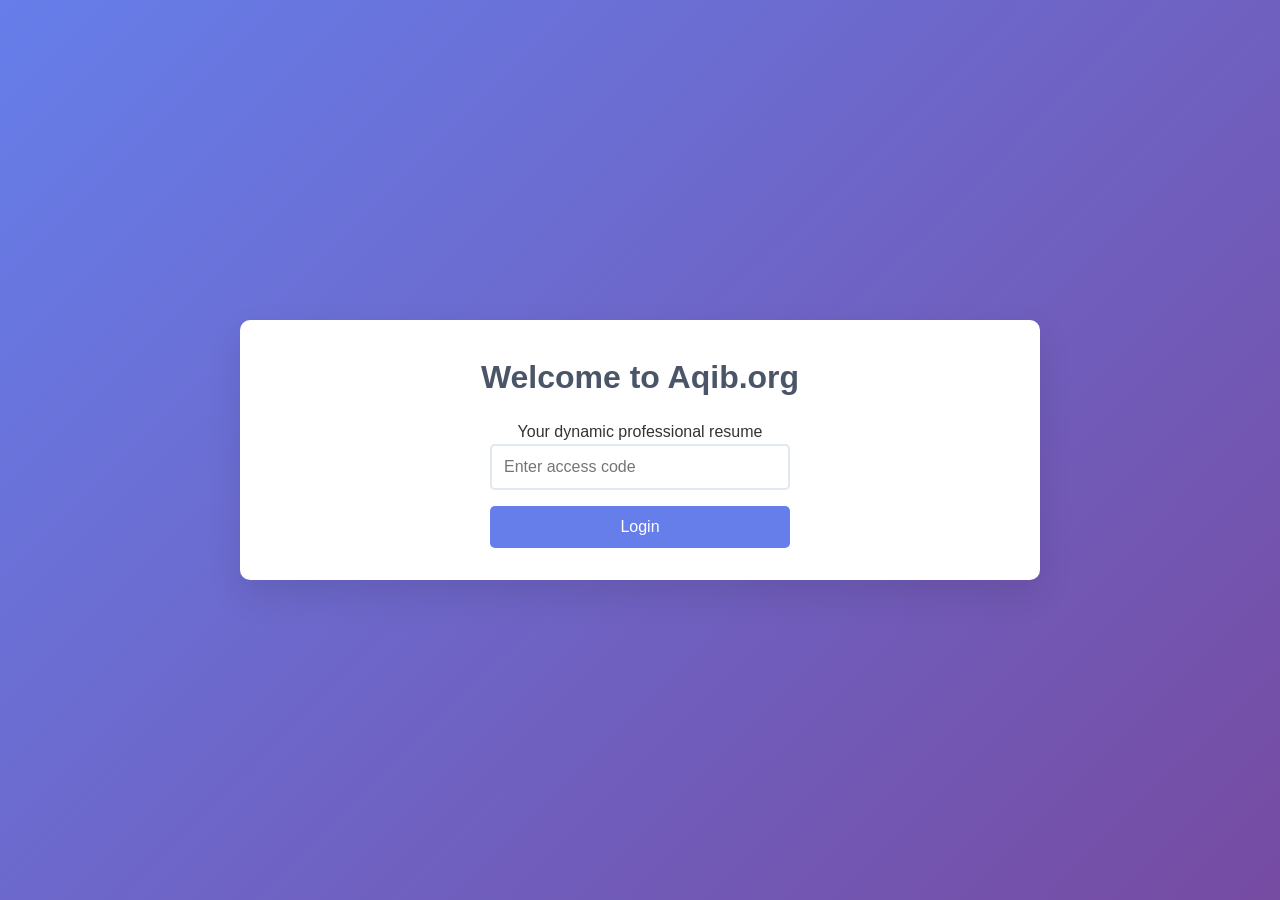
==== aqiborg-website/index.html @ d43da457 "commit" ====
<!DOCTYPE html>
<html lang="en">
<head>
    <meta charset="UTF-8">
    <meta name="viewport" content="width=device-width, initial-scale=1.0">
    <title>Aqib.org - Professional Resume</title>
    <link rel="stylesheet" href="css/style.css">
</head>
<body>
    <div id="login-container" class="container">
        <h1>Welcome to Aqib.org</h1>
        <p>Your dynamic professional resume</p>
        <form id="login-form">
            <input type="password" id="password" placeholder="Enter access code" required>
            <button type="submit">Login</button>
        </form>
        <p id="login-error" class="error hidden"></p>
    </div>

    <div id="resume-container" class="container hidden">
        <header>
            <h1>Aqib</h1>
            <select id="profession-switcher">
                <option value="software-engineer">Software Engineer</option>
                <!-- More options added dynamically from JSON -->
            </select>
            <button id="logout">Logout</button>
        </header>

        <section id="resume-content">
            <!-- Dynamic resume content loaded here -->
        </section>
    </div>

    <script src="js/script.js"></script>
</body>
</html>
---- aqiborg-website/css/style.css ----
* {
    margin: 0;
    padding: 0;
    box-sizing: border-box;
}

body {
    font-family: 'Arial', sans-serif;
    line-height: 1.6;
    color: #333;
    background: linear-gradient(135deg, #667eea 0%, #764ba2 100%);
    min-height: 100vh;
    display: flex;
    align-items: center;
    justify-content: center;
}

.container {
    background: white;
    padding: 2rem;
    border-radius: 10px;
    box-shadow: 0 15px 35px rgba(0, 0, 0, 0.1);
    max-width: 800px;
    width: 90%;
    text-align: center;
}

.hidden {
    display: none !important;
}

h1 {
    color: #4a5568;
    margin-bottom: 1rem;
}

#login-form {
    display: flex;
    flex-direction: column;
    gap: 1rem;
    max-width: 300px;
    margin: 0 auto;
}

input[type="password"] {
    padding: 0.75rem;
    border: 2px solid #e2e8f0;
    border-radius: 5px;
    font-size: 1rem;
}

button {
    padding: 0.75rem;
    background: #667eea;
    color: white;
    border: none;
    border-radius: 5px;
    font-size: 1rem;
    cursor: pointer;
    transition: background 0.3s;
}

button:hover {
    background: #5a67d8;
}

.error {
    color: #e53e3e;
}

header {
    display: flex;
    justify-content: space-between;
    align-items: center;
    margin-bottom: 2rem;
    flex-wrap: wrap;
    gap: 1rem;
}

#profession-switcher {
    padding: 0.5rem;
    border: 2px solid #e2e8f0;
    border-radius: 5px;
    background: white;
}

#resume-content {
    text-align: left;
}

.resume-section {
    margin-bottom: 2rem;
}

.resume-section h2 {
    color: #667eea;
    border-bottom: 2px solid #e2e8f0;
    padding-bottom: 0.5rem;
    margin-bottom: 1rem;
}

ul {
    list-style: none;
    padding-left: 0;
}

ul li {
    padding: 0.5rem 0;
    position: relative;
    padding-left: 1.5rem;
}

ul li::before {
    content: '▹';
    position: absolute;
    left: 0;
    color: #667eea;
    font-weight: bold;
}

.skills {
    display: flex;
    flex-wrap: wrap;
    gap: 0.5rem;
}

.skill-tag {
    background: #667eea;
    color: white;
    padding: 0.25rem 0.75rem;
    border-radius: 20px;
    font-size: 0.9rem;
}

@media (max-width: 768px) {
    .container {
        padding: 1.5rem;
        margin: 1rem;
    }
    
    header {
        flex-direction: column;
        align-items: stretch;
    }
}
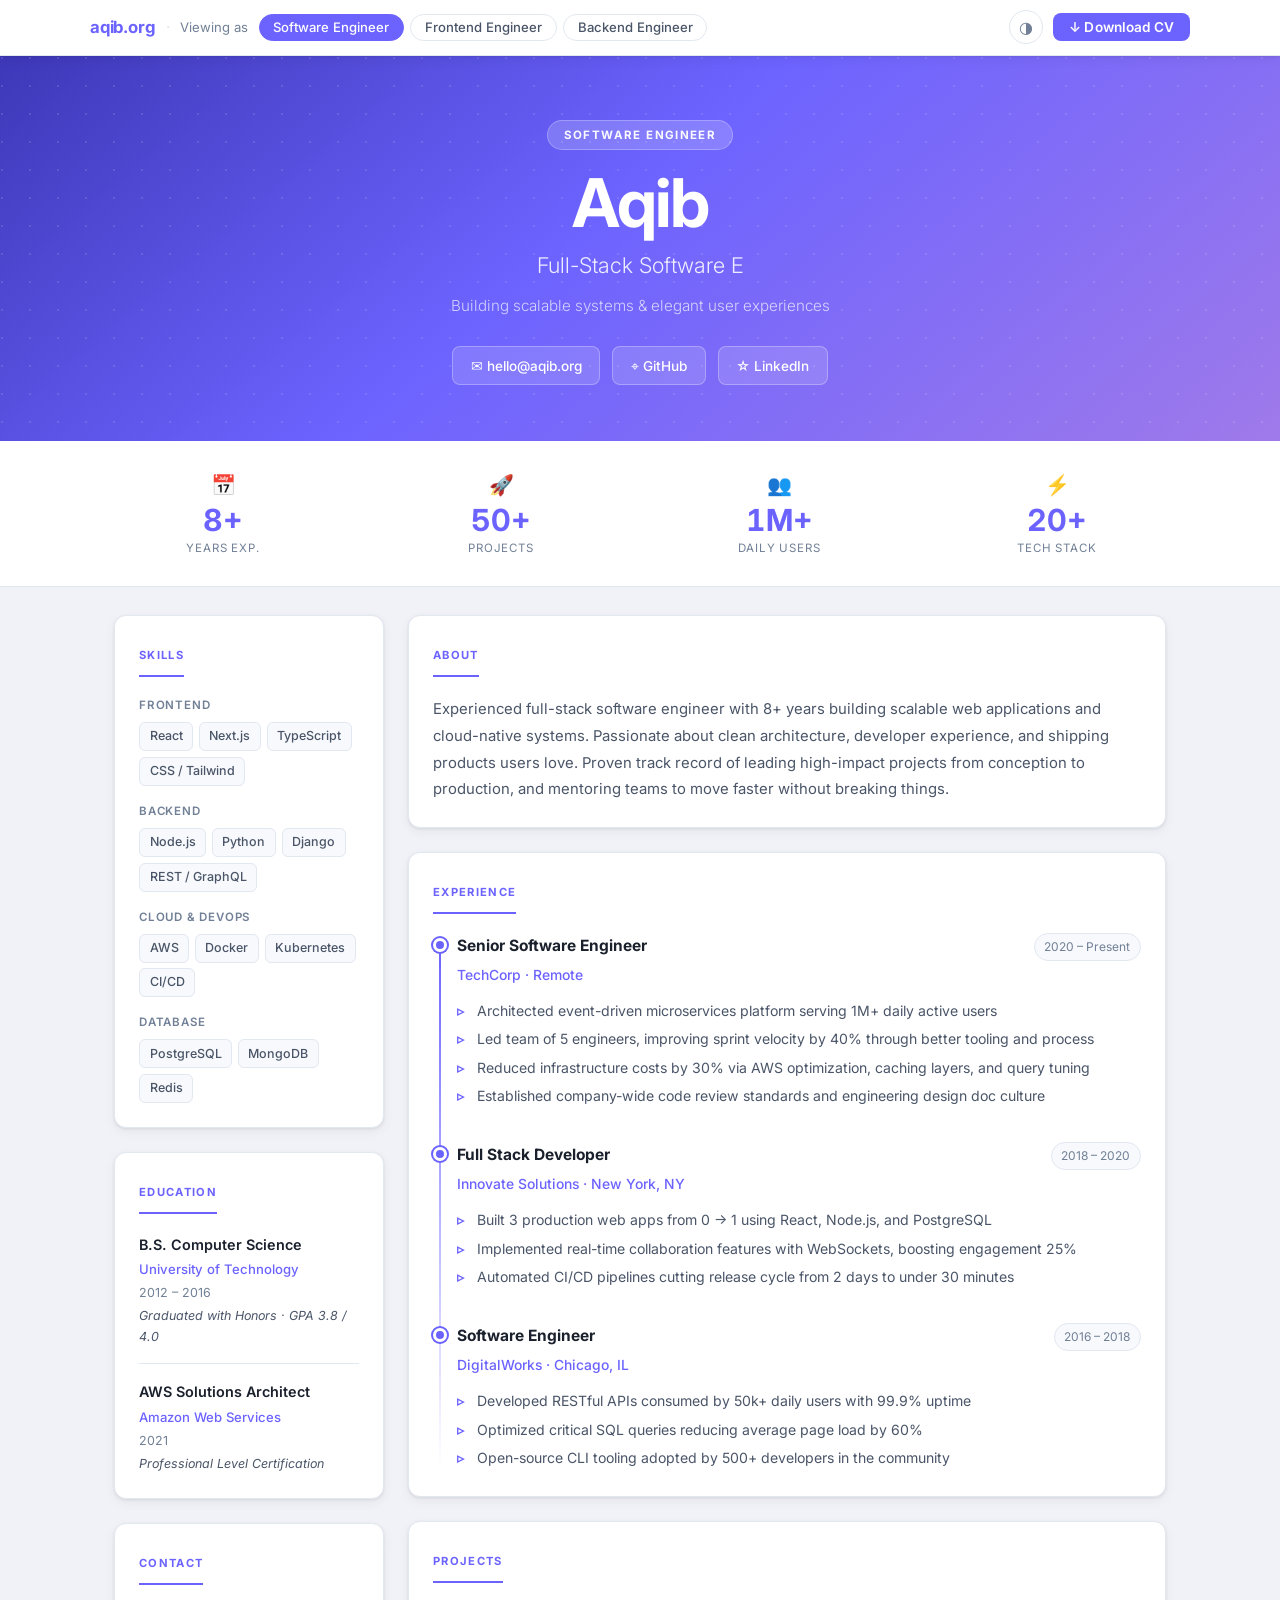
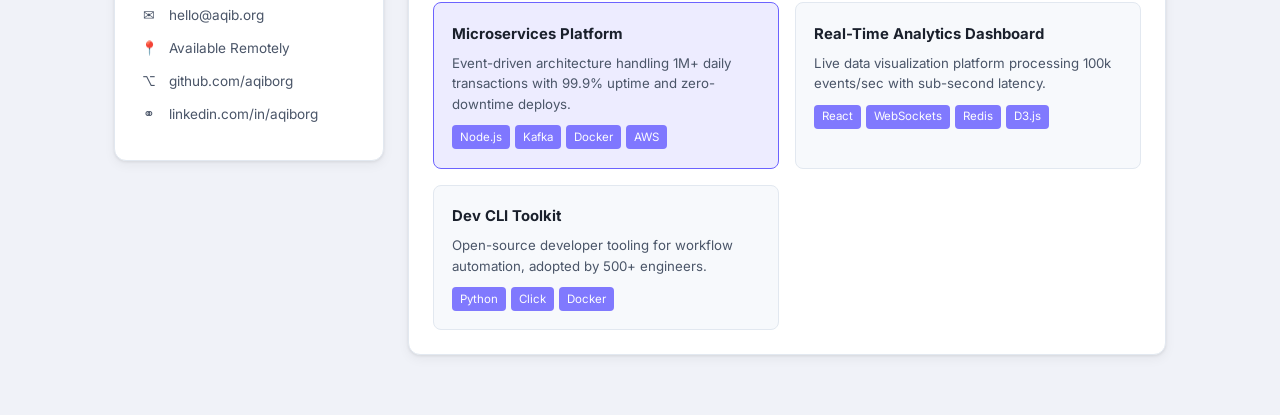
==== commit 156895ec: "changes" ====
--- a/aqiborg-website/index.html
+++ b/aqiborg-website/index.html
@@ -1,35 +1,77 @@
 <!DOCTYPE html>
-<html lang="en">
+<html lang="en" data-theme="light">
 <head>
     <meta charset="UTF-8">
     <meta name="viewport" content="width=device-width, initial-scale=1.0">
-    <title>Aqib.org - Professional Resume</title>
+    <meta name="description" content="Aqib's Professional Resume">
+    <title>Aqib | Software Engineer</title>
+    <link rel="preconnect" href="https://fonts.googleapis.com">
+    <link href="https://fonts.googleapis.com/css2?family=Inter:wght@300;400;500;600;700&display=swap" rel="stylesheet">
     <link rel="stylesheet" href="css/style.css">
 </head>
 <body>
-    <div id="login-container" class="container">
-        <h1>Welcome to Aqib.org</h1>
-        <p>Your dynamic professional resume</p>
-        <form id="login-form">
-            <input type="password" id="password" placeholder="Enter access code" required>
-            <button type="submit">Login</button>
-        </form>
-        <p id="login-error" class="error hidden"></p>
-    </div>
+    <nav id="top-nav" class="no-print">
+        <div class="nav-inner">
+            <div class="nav-left">
+                <span class="nav-brand">aqib.org</span>
+                <span class="nav-sep">·</span>
+                <span class="nav-hint">Viewing as</span>
+                <div id="role-pills"></div>
+            </div>
+            <div class="nav-right">
+                <button id="dark-toggle" title="Toggle dark mode">&#9680;</button>
+                <button id="print-btn" onclick="window.print()">&#8595; Download CV</button>
+            </div>
+        </div>
+    </nav>
 
-    <div id="resume-container" class="container hidden">
-        <header>
-            <h1>Aqib</h1>
-            <select id="profession-switcher">
-                <option value="software-engineer">Software Engineer</option>
-                <!-- More options added dynamically from JSON -->
-            </select>
-            <button id="logout">Logout</button>
+    <div id="app">
+        <header id="hero">
+            <div class="hero-inner">
+                <div class="hero-badge" id="hero-role-badge"></div>
+                <h1 id="hero-name">Aqib</h1>
+                <p id="hero-title" class="hero-title"></p>
+                <p id="hero-tagline" class="hero-tagline"></p>
+                <div id="hero-links" class="hero-links"></div>
+            </div>
+            <div class="hero-pattern"></div>
         </header>
 
-        <section id="resume-content">
-            <!-- Dynamic resume content loaded here -->
-        </section>
+        <div id="stats-row">
+            <div id="stats-grid" class="stats-grid"></div>
+        </div>
+
+        <div id="layout">
+            <aside id="sidebar">
+                <div id="skills-card" class="card fade-in">
+                    <h2 class="card-title">Skills</h2>
+                    <div id="skills-content"></div>
+                </div>
+                <div id="education-card" class="card fade-in">
+                    <h2 class="card-title">Education</h2>
+                    <div id="education-content"></div>
+                </div>
+                <div id="contact-card" class="card fade-in no-print">
+                    <h2 class="card-title">Contact</h2>
+                    <div id="contact-content"></div>
+                </div>
+            </aside>
+
+            <main id="main">
+                <div id="summary-card" class="card fade-in">
+                    <h2 class="card-title">About</h2>
+                    <p id="summary-content"></p>
+                </div>
+                <div id="experience-card" class="card fade-in">
+                    <h2 class="card-title">Experience</h2>
+                    <div id="experience-content" class="timeline"></div>
+                </div>
+                <div id="projects-card" class="card fade-in">
+                    <h2 class="card-title">Projects</h2>
+                    <div id="projects-content" class="projects-grid"></div>
+                </div>
+            </main>
+        </div>
     </div>
 
     <script src="js/script.js"></script>
--- a/aqiborg-website/css/style.css
+++ b/aqiborg-website/css/style.css
@@ -1,145 +1,582 @@
-* {
-    margin: 0;
-    padding: 0;
-    box-sizing: border-box;
-}
+/* ===== Custom Properties ===== */
+:root {
+    --primary: #6C63FF;
+    --primary-light: #8B85FF;
+    --primary-dim: rgba(108, 99, 255, 0.12);
+    --accent: #FF6B6B;
+    --bg: #f0f2f8;
+    --surface: #ffffff;
+    --surface-2: #f7f9fc;
+    --border: #e2e8f0;
+    --text: #1a202c;
+    --text-secondary: #4a5568;
+    --text-muted: #718096;
+    --shadow: 0 1px 3px rgba(0,0,0,0.08), 0 4px 12px rgba(0,0,0,0.05);
+    --shadow-lg: 0 4px 6px rgba(0,0,0,0.05), 0 10px 25px rgba(0,0,0,0.1);
+    --radius: 12px;
+    --t: 0.22s ease;
+}
+
+[data-theme="dark"] {
+    --bg: #0d1117;
+    --surface: #161b27;
+    --surface-2: #1a2035;
+    --border: #2d3748;
+    --text: #e8edf5;
+    --text-secondary: #a0aec0;
+    --text-muted: #718096;
+    --shadow: 0 1px 3px rgba(0,0,0,0.3), 0 4px 12px rgba(0,0,0,0.2);
+    --shadow-lg: 0 4px 6px rgba(0,0,0,0.3), 0 10px 25px rgba(0,0,0,0.4);
+}
+
+/* ===== Reset & Base ===== */
+*, *::before, *::after { margin: 0; padding: 0; box-sizing: border-box; }
+
+html { scroll-behavior: smooth; }
 
 body {
-    font-family: 'Arial', sans-serif;
-    line-height: 1.6;
-    color: #333;
-    background: linear-gradient(135deg, #667eea 0%, #764ba2 100%);
-    min-height: 100vh;
+    font-family: 'Inter', -apple-system, BlinkMacSystemFont, 'Segoe UI', sans-serif;
+    background: var(--bg);
+    color: var(--text);
+    line-height: 1.65;
+    transition: background var(--t), color var(--t);
+}
+
+/* ===== Nav ===== */
+#top-nav {
+    position: sticky;
+    top: 0;
+    z-index: 100;
+    background: var(--surface);
+    border-bottom: 1px solid var(--border);
+    box-shadow: var(--shadow);
+    padding: 0.65rem 1.5rem;
+    transition: background var(--t), border-color var(--t);
+}
+
+.nav-inner {
+    max-width: 1100px;
+    margin: 0 auto;
+    display: flex;
+    align-items: center;
+    justify-content: space-between;
+    gap: 0.75rem;
+    flex-wrap: wrap;
+}
+
+.nav-left, .nav-right {
+    display: flex;
+    align-items: center;
+    gap: 0.65rem;
+    flex-wrap: wrap;
+}
+
+.nav-brand {
+    font-weight: 700;
+    color: var(--primary);
+    font-size: 1.05rem;
+    letter-spacing: -0.01em;
+}
+
+.nav-sep { color: var(--border); }
+
+.nav-hint {
+    color: var(--text-muted);
+    font-size: 0.82rem;
+}
+
+#role-pills { display: flex; gap: 0.4rem; flex-wrap: wrap; }
+
+.role-pill {
+    padding: 0.28rem 0.85rem;
+    border-radius: 20px;
+    border: 1.5px solid var(--border);
+    background: transparent;
+    color: var(--text-secondary);
+    font-size: 0.82rem;
+    font-weight: 500;
+    cursor: pointer;
+    transition: all var(--t);
+    font-family: inherit;
+}
+
+.role-pill:hover {
+    border-color: var(--primary);
+    color: var(--primary);
+    background: var(--primary-dim);
+}
+
+.role-pill.active {
+    background: var(--primary);
+    border-color: var(--primary);
+    color: white;
+}
+
+#dark-toggle {
+    width: 34px;
+    height: 34px;
+    border-radius: 50%;
+    border: 1.5px solid var(--border);
+    background: transparent;
+    color: var(--text-muted);
+    font-size: 1rem;
+    cursor: pointer;
+    transition: all var(--t);
+    font-family: inherit;
     display: flex;
     align-items: center;
     justify-content: center;
 }
 
-.container {
-    background: white;
-    padding: 2rem;
-    border-radius: 10px;
-    box-shadow: 0 15px 35px rgba(0, 0, 0, 0.1);
-    max-width: 800px;
-    width: 90%;
-    text-align: center;
-}
-
-.hidden {
-    display: none !important;
-}
-
-h1 {
-    color: #4a5568;
-    margin-bottom: 1rem;
-}
-
-#login-form {
-    display: flex;
-    flex-direction: column;
-    gap: 1rem;
-    max-width: 300px;
-    margin: 0 auto;
-}
-
-input[type="password"] {
-    padding: 0.75rem;
-    border: 2px solid #e2e8f0;
-    border-radius: 5px;
-    font-size: 1rem;
-}
-
-button {
-    padding: 0.75rem;
-    background: #667eea;
+#dark-toggle:hover { border-color: var(--primary); color: var(--primary); }
+
+#print-btn {
+    padding: 0.38rem 1rem;
+    background: var(--primary);
     color: white;
     border: none;
-    border-radius: 5px;
-    font-size: 1rem;
+    border-radius: 8px;
+    font-size: 0.85rem;
+    font-weight: 600;
     cursor: pointer;
-    transition: background 0.3s;
-}
-
-button:hover {
-    background: #5a67d8;
-}
-
-.error {
-    color: #e53e3e;
-}
-
-header {
+    transition: background var(--t), transform var(--t);
+    font-family: inherit;
+    letter-spacing: 0.01em;
+}
+
+#print-btn:hover {
+    background: var(--primary-light);
+    transform: translateY(-1px);
+}
+
+/* ===== Hero ===== */
+#hero {
+    background: linear-gradient(140deg, #3d38b8 0%, #6C63FF 45%, #9F7AEA 100%);
+    color: white;
+    padding: 4rem 2rem 3.5rem;
+    text-align: center;
+    position: relative;
+    overflow: hidden;
+}
+
+.hero-pattern {
+    position: absolute;
+    inset: 0;
+    background-image: radial-gradient(circle at 2px 2px, rgba(255,255,255,0.12) 1px, transparent 0);
+    background-size: 28px 28px;
+    pointer-events: none;
+}
+
+.hero-inner { max-width: 700px; margin: 0 auto; position: relative; z-index: 1; }
+
+.hero-badge {
+    display: inline-block;
+    background: rgba(255,255,255,0.18);
+    color: rgba(255,255,255,0.95);
+    font-size: 0.72rem;
+    font-weight: 700;
+    letter-spacing: 0.12em;
+    text-transform: uppercase;
+    padding: 0.28rem 1rem;
+    border-radius: 20px;
+    margin-bottom: 1rem;
+    border: 1px solid rgba(255,255,255,0.25);
+}
+
+#hero-name {
+    font-size: clamp(2.6rem, 7vw, 4.2rem);
+    font-weight: 700;
+    letter-spacing: -0.03em;
+    margin-bottom: 0.5rem;
+    line-height: 1.1;
+}
+
+.hero-title {
+    font-size: clamp(1.05rem, 2.5vw, 1.35rem);
+    font-weight: 300;
+    opacity: 0.88;
+    min-height: 2rem;
+    margin-bottom: 0.6rem;
+}
+
+.typewriter-cursor::after {
+    content: '|';
+    animation: blink 0.75s steps(1) infinite;
+    margin-left: 2px;
+}
+
+@keyframes blink {
+    0%, 100% { opacity: 1; }
+    50% { opacity: 0; }
+}
+
+.hero-tagline {
+    font-size: 0.95rem;
+    opacity: 0.7;
+    margin-bottom: 1.75rem;
+    font-weight: 300;
+}
+
+.hero-links {
+    display: flex;
+    gap: 0.75rem;
+    justify-content: center;
+    flex-wrap: wrap;
+}
+
+.hero-link {
+    display: inline-flex;
+    align-items: center;
+    gap: 0.4rem;
+    padding: 0.45rem 1.1rem;
+    background: rgba(255,255,255,0.14);
+    color: white;
+    text-decoration: none;
+    border-radius: 8px;
+    font-size: 0.85rem;
+    font-weight: 500;
+    border: 1px solid rgba(255,255,255,0.28);
+    transition: background var(--t), transform var(--t);
+}
+
+.hero-link:hover {
+    background: rgba(255,255,255,0.26);
+    transform: translateY(-1px);
+}
+
+/* ===== Stats ===== */
+#stats-row {
+    background: var(--surface);
+    border-bottom: 1px solid var(--border);
+    padding: 1.25rem 2rem;
+    transition: background var(--t);
+}
+
+.stats-grid {
+    max-width: 1100px;
+    margin: 0 auto;
+    display: grid;
+    grid-template-columns: repeat(auto-fit, minmax(130px, 1fr));
+    gap: 0.75rem;
+}
+
+.stat-item { text-align: center; padding: 0.5rem; }
+
+.stat-icon { font-size: 1.25rem; display: block; margin-bottom: 0.2rem; }
+
+.stat-value {
+    font-size: 1.9rem;
+    font-weight: 700;
+    color: var(--primary);
+    line-height: 1;
+    display: block;
+    font-variant-numeric: tabular-nums;
+}
+
+.stat-label {
+    font-size: 0.72rem;
+    color: var(--text-muted);
+    text-transform: uppercase;
+    letter-spacing: 0.07em;
+    margin-top: 0.2rem;
+    display: block;
+}
+
+/* ===== Layout ===== */
+#layout {
+    max-width: 1100px;
+    margin: 1.75rem auto;
+    padding: 0 1.5rem 2rem;
+    display: grid;
+    grid-template-columns: 270px 1fr;
+    gap: 1.5rem;
+    align-items: start;
+}
+
+/* ===== Cards ===== */
+.card {
+    background: var(--surface);
+    border-radius: var(--radius);
+    padding: 1.5rem;
+    box-shadow: var(--shadow);
+    border: 1px solid var(--border);
+    margin-bottom: 1.5rem;
+    transition: box-shadow var(--t), background var(--t), border-color var(--t), transform var(--t);
+}
+
+.card:last-child { margin-bottom: 0; }
+
+.card:hover { box-shadow: var(--shadow-lg); }
+
+.card-title {
+    font-size: 0.7rem;
+    font-weight: 700;
+    text-transform: uppercase;
+    letter-spacing: 0.12em;
+    color: var(--primary);
+    margin-bottom: 1.2rem;
+    padding-bottom: 0.65rem;
+    border-bottom: 2px solid var(--primary);
+    display: inline-block;
+}
+
+/* ===== Skills ===== */
+.skill-group { margin-bottom: 1rem; }
+.skill-group:last-child { margin-bottom: 0; }
+
+.skill-group-name {
+    font-size: 0.72rem;
+    font-weight: 600;
+    color: var(--text-muted);
+    text-transform: uppercase;
+    letter-spacing: 0.07em;
+    margin-bottom: 0.45rem;
+}
+
+.skill-tags { display: flex; flex-wrap: wrap; gap: 0.35rem; }
+
+.skill-tag {
+    background: var(--surface-2);
+    color: var(--text-secondary);
+    border: 1px solid var(--border);
+    padding: 0.2rem 0.6rem;
+    border-radius: 6px;
+    font-size: 0.78rem;
+    font-weight: 500;
+    cursor: default;
+    transition: all var(--t);
+}
+
+.skill-tag:hover {
+    background: var(--primary);
+    color: white;
+    border-color: var(--primary);
+    transform: translateY(-1px);
+}
+
+/* ===== Education ===== */
+.edu-item {
+    margin-bottom: 1rem;
+    padding-bottom: 1rem;
+    border-bottom: 1px solid var(--border);
+}
+
+.edu-item:last-child { margin-bottom: 0; padding-bottom: 0; border-bottom: none; }
+
+.edu-degree { font-weight: 600; font-size: 0.9rem; color: var(--text); }
+.edu-school { font-size: 0.82rem; color: var(--primary); margin: 0.15rem 0; font-weight: 500; }
+.edu-period { font-size: 0.78rem; color: var(--text-muted); }
+.edu-detail { font-size: 0.78rem; color: var(--text-secondary); font-style: italic; margin-top: 0.15rem; }
+
+/* ===== Contact ===== */
+.contact-item {
+    display: flex;
+    align-items: center;
+    gap: 0.6rem;
+    margin-bottom: 0.65rem;
+    font-size: 0.85rem;
+    color: var(--text-secondary);
+    text-decoration: none;
+    transition: color var(--t);
+    word-break: break-all;
+}
+
+.contact-item:hover { color: var(--primary); }
+.contact-icon { width: 20px; text-align: center; flex-shrink: 0; }
+
+/* ===== Summary ===== */
+#summary-content { color: var(--text-secondary); line-height: 1.8; font-size: 0.93rem; }
+
+/* ===== Timeline ===== */
+.timeline { position: relative; padding-left: 1.5rem; }
+
+.timeline::before {
+    content: '';
+    position: absolute;
+    left: 6px;
+    top: 10px;
+    bottom: 4px;
+    width: 2px;
+    background: linear-gradient(to bottom, var(--primary), transparent);
+}
+
+.timeline-item { position: relative; margin-bottom: 2rem; }
+.timeline-item:last-child { margin-bottom: 0; }
+
+.timeline-item::before {
+    content: '';
+    position: absolute;
+    left: -1.5rem;
+    top: 5px;
+    width: 14px;
+    height: 14px;
+    border-radius: 50%;
+    background: var(--primary);
+    border: 3px solid var(--surface);
+    box-shadow: 0 0 0 2px var(--primary);
+    transition: border-color var(--t);
+}
+
+.timeline-header {
     display: flex;
     justify-content: space-between;
-    align-items: center;
-    margin-bottom: 2rem;
+    align-items: flex-start;
     flex-wrap: wrap;
-    gap: 1rem;
-}
-
-#profession-switcher {
-    padding: 0.5rem;
-    border: 2px solid #e2e8f0;
-    border-radius: 5px;
-    background: white;
-}
-
-#resume-content {
-    text-align: left;
-}
-
-.resume-section {
-    margin-bottom: 2rem;
-}
-
-.resume-section h2 {
-    color: #667eea;
-    border-bottom: 2px solid #e2e8f0;
-    padding-bottom: 0.5rem;
-    margin-bottom: 1rem;
-}
-
-ul {
-    list-style: none;
-    padding-left: 0;
-}
-
-ul li {
-    padding: 0.5rem 0;
+    gap: 0.4rem;
+    margin-bottom: 0.2rem;
+}
+
+.timeline-role { font-weight: 700; font-size: 0.97rem; color: var(--text); }
+
+.timeline-period {
+    font-size: 0.75rem;
+    color: var(--text-muted);
+    background: var(--surface-2);
+    padding: 0.18rem 0.6rem;
+    border-radius: 20px;
+    border: 1px solid var(--border);
+    white-space: nowrap;
+}
+
+.timeline-company {
+    font-size: 0.87rem;
+    color: var(--primary);
+    font-weight: 500;
+    margin-bottom: 0.65rem;
+}
+
+.timeline-highlights { list-style: none; padding: 0; }
+
+.timeline-highlights li {
+    font-size: 0.88rem;
+    color: var(--text-secondary);
+    padding: 0.18rem 0 0.18rem 1.25rem;
     position: relative;
-    padding-left: 1.5rem;
-}
-
-ul li::before {
+    line-height: 1.6;
+}
+
+.timeline-highlights li::before {
     content: '▹';
     position: absolute;
     left: 0;
-    color: #667eea;
+    color: var(--primary);
     font-weight: bold;
 }
 
-.skills {
-    display: flex;
-    flex-wrap: wrap;
-    gap: 0.5rem;
-}
-
-.skill-tag {
-    background: #667eea;
+/* ===== Projects ===== */
+.projects-grid {
+    display: grid;
+    grid-template-columns: repeat(auto-fill, minmax(240px, 1fr));
+    gap: 1rem;
+}
+
+.project-card {
+    background: var(--surface-2);
+    border: 1px solid var(--border);
+    border-radius: 8px;
+    padding: 1.15rem;
+    transition: all var(--t);
+}
+
+.project-card:hover {
+    border-color: var(--primary);
+    transform: translateY(-3px);
+    box-shadow: var(--shadow-lg);
+}
+
+.project-card.featured {
+    border-color: var(--primary);
+    background: var(--primary-dim);
+}
+
+.project-name { font-weight: 700; font-size: 0.93rem; color: var(--text); margin-bottom: 0.4rem; }
+
+.project-desc { font-size: 0.83rem; color: var(--text-secondary); margin-bottom: 0.7rem; line-height: 1.55; }
+
+.project-tech { display: flex; flex-wrap: wrap; gap: 0.3rem; }
+
+.tech-tag {
+    font-size: 0.72rem;
+    background: var(--primary);
     color: white;
-    padding: 0.25rem 0.75rem;
-    border-radius: 20px;
-    font-size: 0.9rem;
-}
-
-@media (max-width: 768px) {
-    .container {
-        padding: 1.5rem;
-        margin: 1rem;
+    padding: 0.15rem 0.5rem;
+    border-radius: 4px;
+    opacity: 0.85;
+}
+
+/* ===== Scroll Animations ===== */
+.fade-in {
+    opacity: 0;
+    transform: translateY(18px);
+    transition: opacity 0.5s ease, transform 0.5s ease;
+}
+
+.fade-in.visible { opacity: 1; transform: translateY(0); }
+
+/* ===== Content Transition ===== */
+#layout, #stats-row {
+    transition: opacity 0.18s ease;
+}
+
+/* ===== Print ===== */
+@media print {
+    .no-print { display: none !important; }
+
+    body { background: white; color: black; }
+
+    #hero {
+        background: linear-gradient(140deg, #3d38b8, #6C63FF) !important;
+        -webkit-print-color-adjust: exact;
+        print-color-adjust: exact;
+        padding: 2rem;
     }
-    
-    header {
-        flex-direction: column;
-        align-items: stretch;
+
+    #stats-row { display: none; }
+
+    #layout {
+        display: grid;
+        grid-template-columns: 220px 1fr;
+        gap: 1rem;
+        margin: 0;
+        padding: 0.75rem;
+        max-width: 100%;
     }
-}
+
+    .card {
+        box-shadow: none;
+        border: 1px solid #e2e8f0;
+        margin-bottom: 0.5rem;
+        page-break-inside: avoid;
+        padding: 1rem;
+    }
+
+    .fade-in { opacity: 1; transform: none; }
+}
+
+/* ===== Responsive ===== */
+@media (max-width: 820px) {
+    #layout {
+        grid-template-columns: 1fr;
+        padding: 0 1rem 1rem;
+    }
+
+    #sidebar {
+        display: grid;
+        grid-template-columns: 1fr 1fr;
+        gap: 1rem;
+    }
+
+    #sidebar .card { margin-bottom: 0; }
+}
+
+@media (max-width: 540px) {
+    #hero { padding: 2.5rem 1.25rem 2rem; }
+
+    #sidebar { grid-template-columns: 1fr; }
+
+    .stats-grid { grid-template-columns: repeat(2, 1fr); }
+
+    .projects-grid { grid-template-columns: 1fr; }
+
+    .nav-brand, .nav-sep, .nav-hint { font-size: 0.8rem; }
+}
